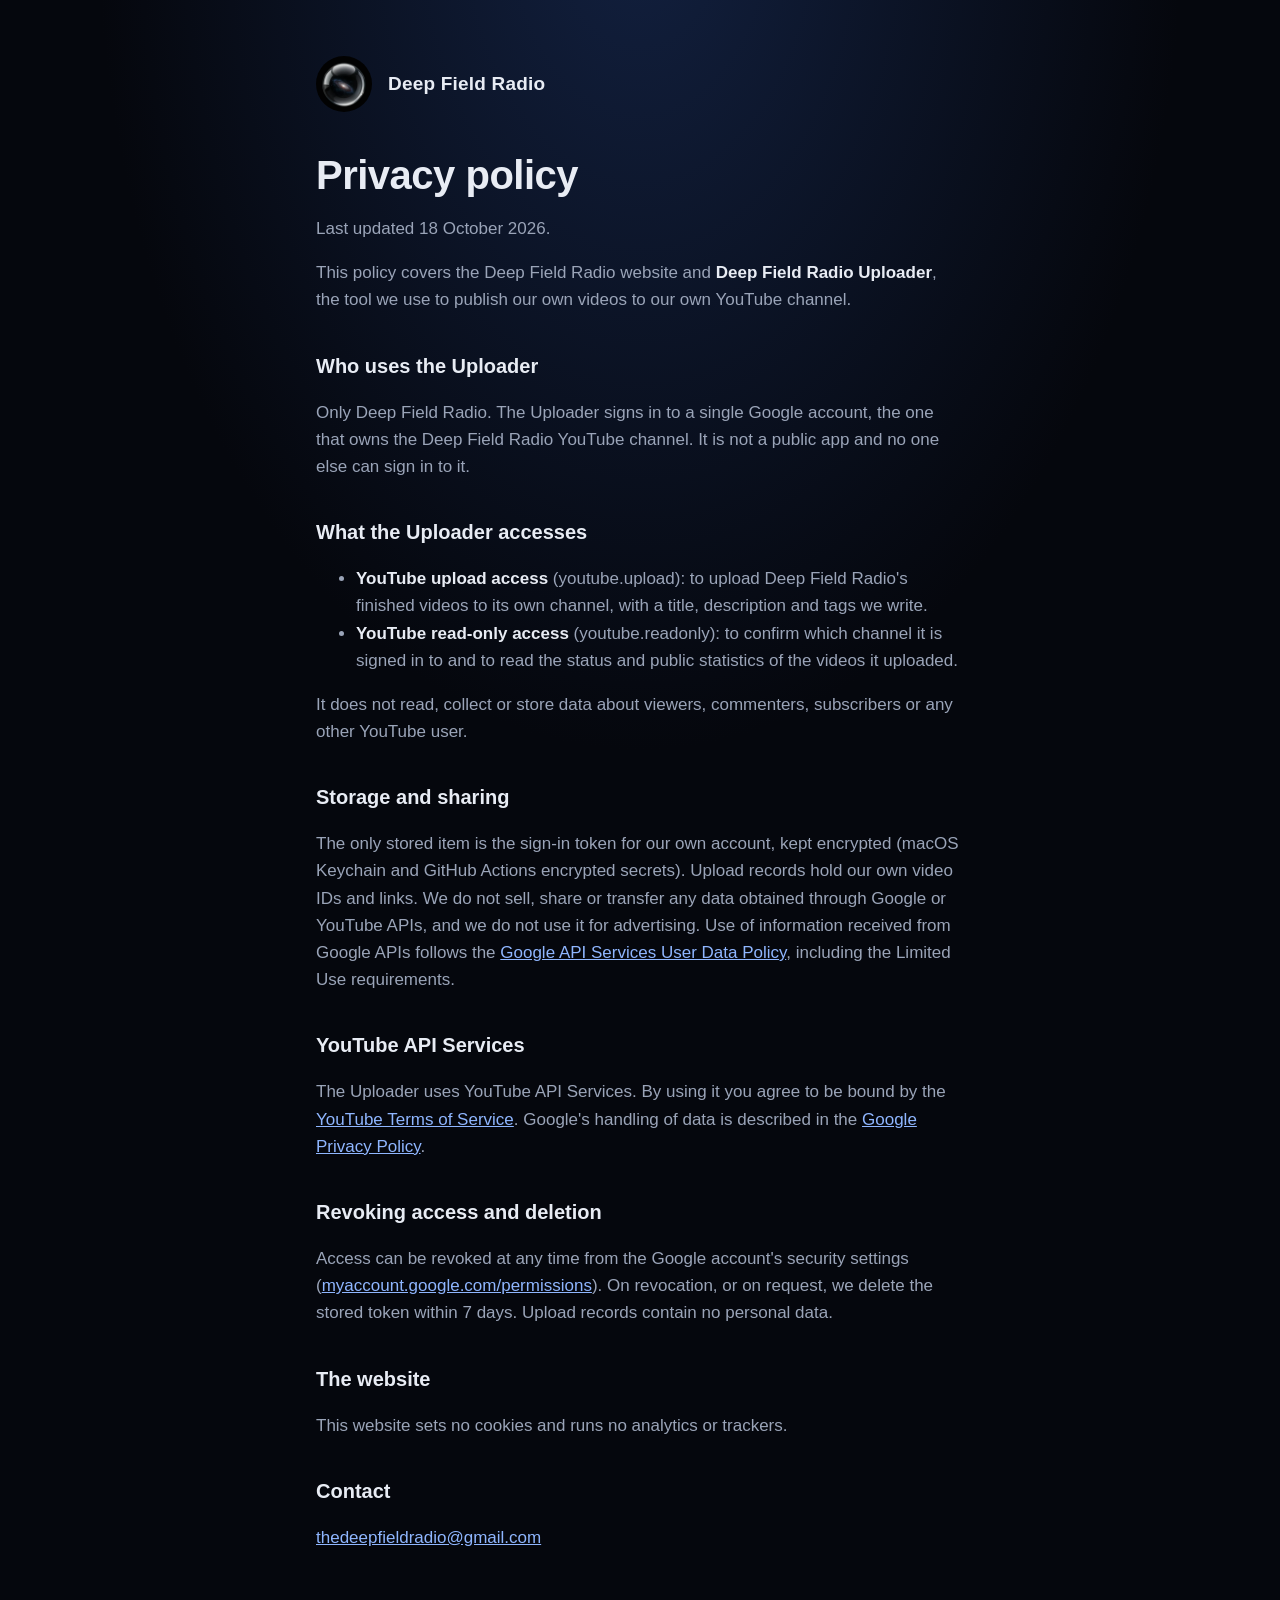
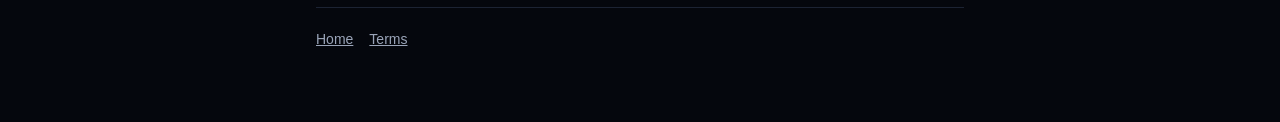
==== privacy.html @ 216252f3 "Deep Field Radio site: home, privacy policy, terms" ====
<!doctype html>
<html lang="en">
<head>
<meta charset="utf-8">
<meta name="viewport" content="width=device-width, initial-scale=1">
<title>Privacy Policy · Deep Field Radio</title>
<link rel="icon" href="logo-120.png">
<link rel="stylesheet" href="style.css">
</head>
<body>
<main>
  <header><img src="logo.png" alt=""><a href="./">Deep Field Radio</a></header>
  <h1>Privacy policy</h1>
  <p>Last updated 18 October 2026.</p>
  <p>This policy covers the Deep Field Radio website and <strong>Deep Field Radio Uploader</strong>, the tool we use to publish our own
    videos to our own YouTube channel.</p>

  <h2>Who uses the Uploader</h2>
  <p>Only Deep Field Radio. The Uploader signs in to a single Google account, the one that owns the Deep Field Radio YouTube channel.
    It is not a public app and no one else can sign in to it.</p>

  <h2>What the Uploader accesses</h2>
  <ul>
    <li><strong>YouTube upload access</strong> (youtube.upload): to upload Deep Field Radio's finished videos to its own channel,
      with a title, description and tags we write.</li>
    <li><strong>YouTube read-only access</strong> (youtube.readonly): to confirm which channel it is signed in to and to read the
      status and public statistics of the videos it uploaded.</li>
  </ul>
  <p>It does not read, collect or store data about viewers, commenters, subscribers or any other YouTube user.</p>

  <h2>Storage and sharing</h2>
  <p>The only stored item is the sign-in token for our own account, kept encrypted (macOS Keychain and GitHub Actions encrypted
    secrets). Upload records hold our own video IDs and links. We do not sell, share or transfer any data obtained through Google or
    YouTube APIs, and we do not use it for advertising. Use of information received from Google APIs follows the
    <a href="https://developers.google.com/terms/api-services-user-data-policy">Google API Services User Data Policy</a>,
    including the Limited Use requirements.</p>

  <h2>YouTube API Services</h2>
  <p>The Uploader uses YouTube API Services. By using it you agree to be bound by the
    <a href="https://www.youtube.com/t/terms">YouTube Terms of Service</a>. Google's handling of data is described in the
    <a href="https://policies.google.com/privacy">Google Privacy Policy</a>.</p>

  <h2>Revoking access and deletion</h2>
  <p>Access can be revoked at any time from the Google account's security settings
    (<a href="https://myaccount.google.com/permissions">myaccount.google.com/permissions</a>). On revocation, or on request, we delete the
    stored token within 7 days. Upload records contain no personal data.</p>

  <h2>The website</h2>
  <p>This website sets no cookies and runs no analytics or trackers.</p>

  <h2>Contact</h2>
  <p><a href="mailto:thedeepfieldradio@gmail.com">thedeepfieldradio@gmail.com</a></p>

  <footer><a href="./">Home</a><a href="terms.html">Terms</a></footer>
</main>
</body>
</html>
---- style.css ----
:root { --bg: #05070d; --ink: #e8ecf4; --dim: #9aa4b8; --line: #1c2333; --accent: #8fb6ff; }
* { box-sizing: border-box; }
body { margin: 0; background: radial-gradient(ellipse at 50% -10%, #12203f 0%, var(--bg) 60%) fixed, var(--bg); color: var(--ink);
  font: 17px/1.6 -apple-system, BlinkMacSystemFont, "Inter", "Segoe UI", Roboto, sans-serif; }
main { max-width: 680px; margin: 0 auto; padding: 56px 16px 72px; }
header { display: flex; align-items: center; gap: 16px; margin-bottom: 40px; }
header img { width: 56px; height: 56px; border-radius: 50%; }
header a { color: var(--ink); text-decoration: none; font-weight: 650; font-size: 19px; letter-spacing: .2px; }
h1 { font-size: 40px; line-height: 1.15; margin: 0 0 16px; letter-spacing: -.5px; }
h2 { font-size: 20px; margin: 36px 0 8px; }
p, li { color: var(--dim); }
strong { color: var(--ink); font-weight: 600; }
a { color: var(--accent); }
.links { display: flex; flex-wrap: wrap; gap: 12px; margin: 28px 0; }
.links a { border: 1px solid var(--line); border-radius: 999px; padding: 10px 18px; text-decoration: none; color: var(--ink); background: #0b101c; }
.links a:hover { border-color: var(--accent); }
footer { margin-top: 56px; padding-top: 20px; border-top: 1px solid var(--line); font-size: 14px; color: var(--dim); }
footer a { color: var(--dim); margin-right: 16px; }
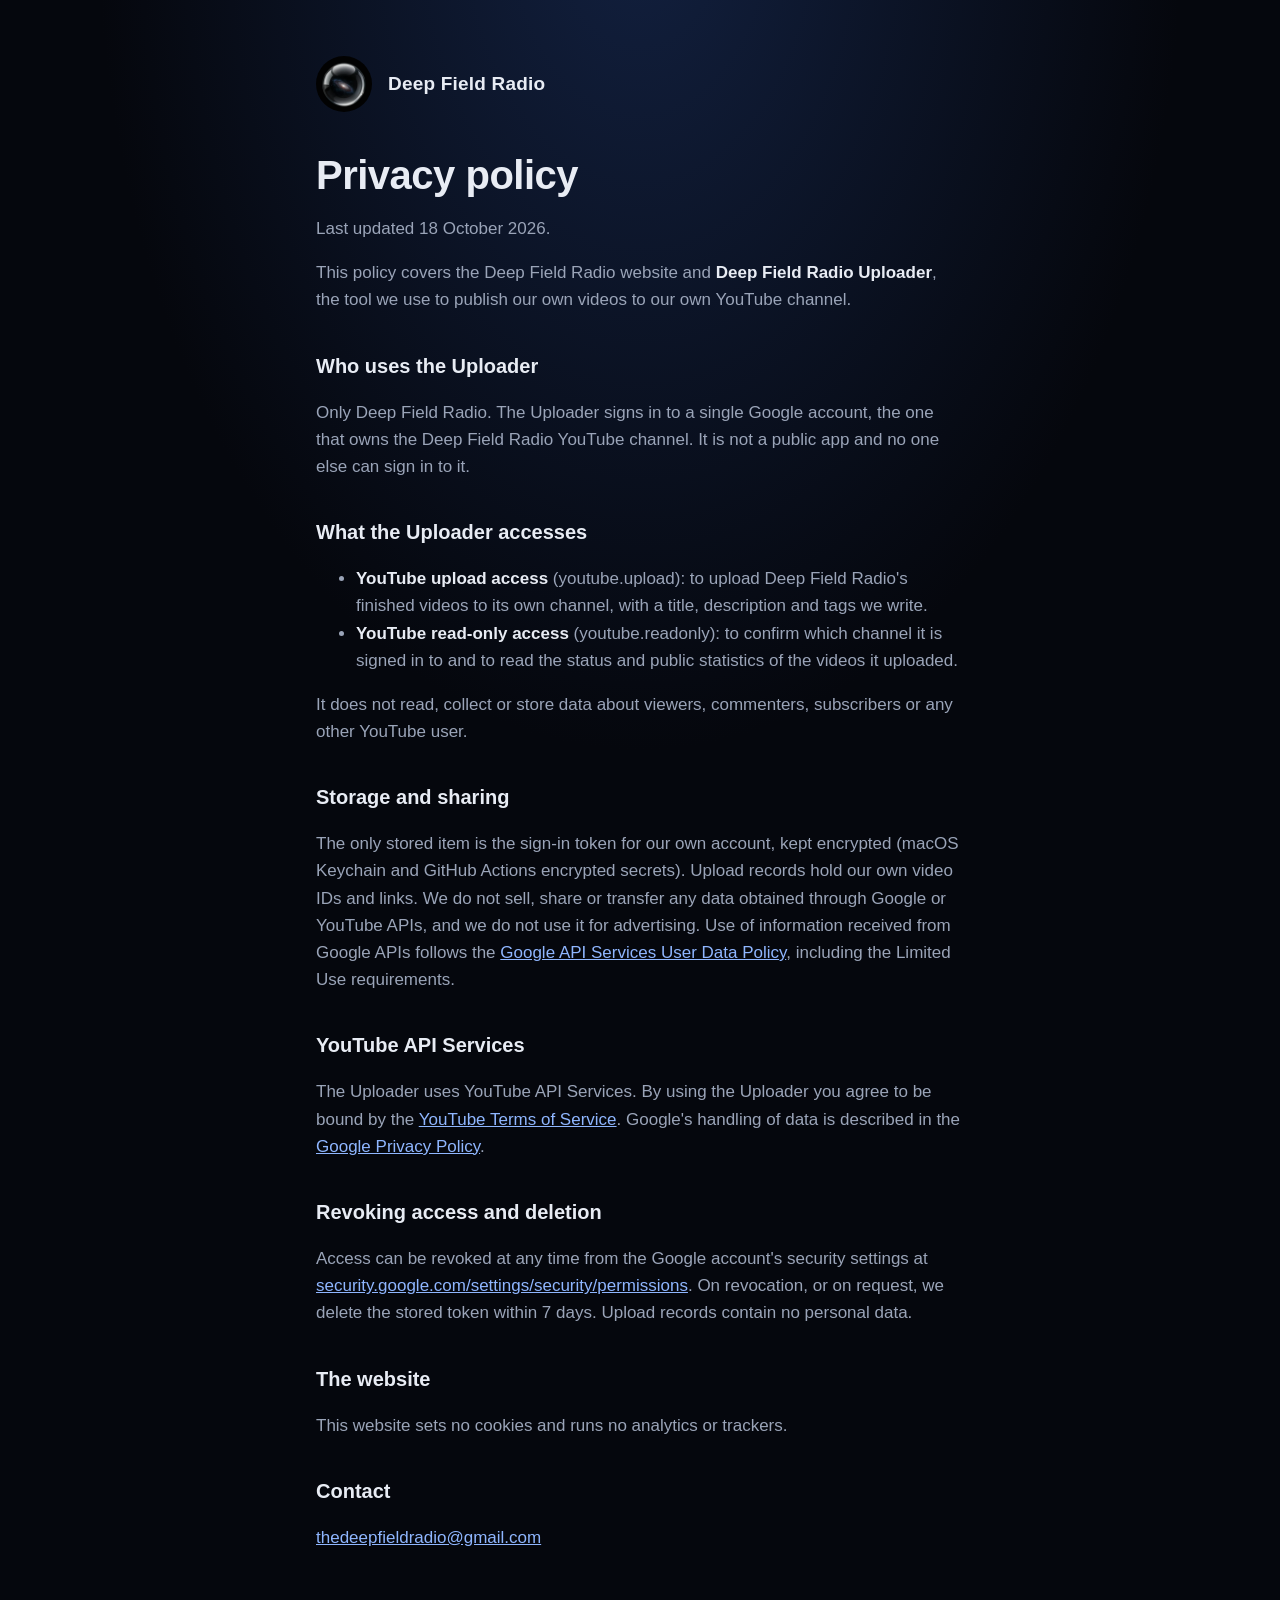
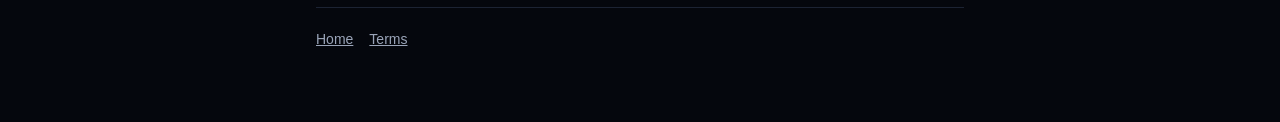
==== commit b0794069: "Privacy and terms: YouTube developer policy wording (revocation link, agreement to YouTube ToS)" ====
--- a/privacy.html
+++ b/privacy.html
@@ -36,13 +36,13 @@
     including the Limited Use requirements.</p>
 
   <h2>YouTube API Services</h2>
-  <p>The Uploader uses YouTube API Services. By using it you agree to be bound by the
+  <p>The Uploader uses YouTube API Services. By using the Uploader you agree to be bound by the
     <a href="https://www.youtube.com/t/terms">YouTube Terms of Service</a>. Google's handling of data is described in the
     <a href="https://policies.google.com/privacy">Google Privacy Policy</a>.</p>
 
   <h2>Revoking access and deletion</h2>
   <p>Access can be revoked at any time from the Google account's security settings
-    (<a href="https://myaccount.google.com/permissions">myaccount.google.com/permissions</a>). On revocation, or on request, we delete the
+    at <a href="https://security.google.com/settings/security/permissions">security.google.com/settings/security/permissions</a>. On revocation, or on request, we delete the
     stored token within 7 days. Upload records contain no personal data.</p>
 
   <h2>The website</h2>
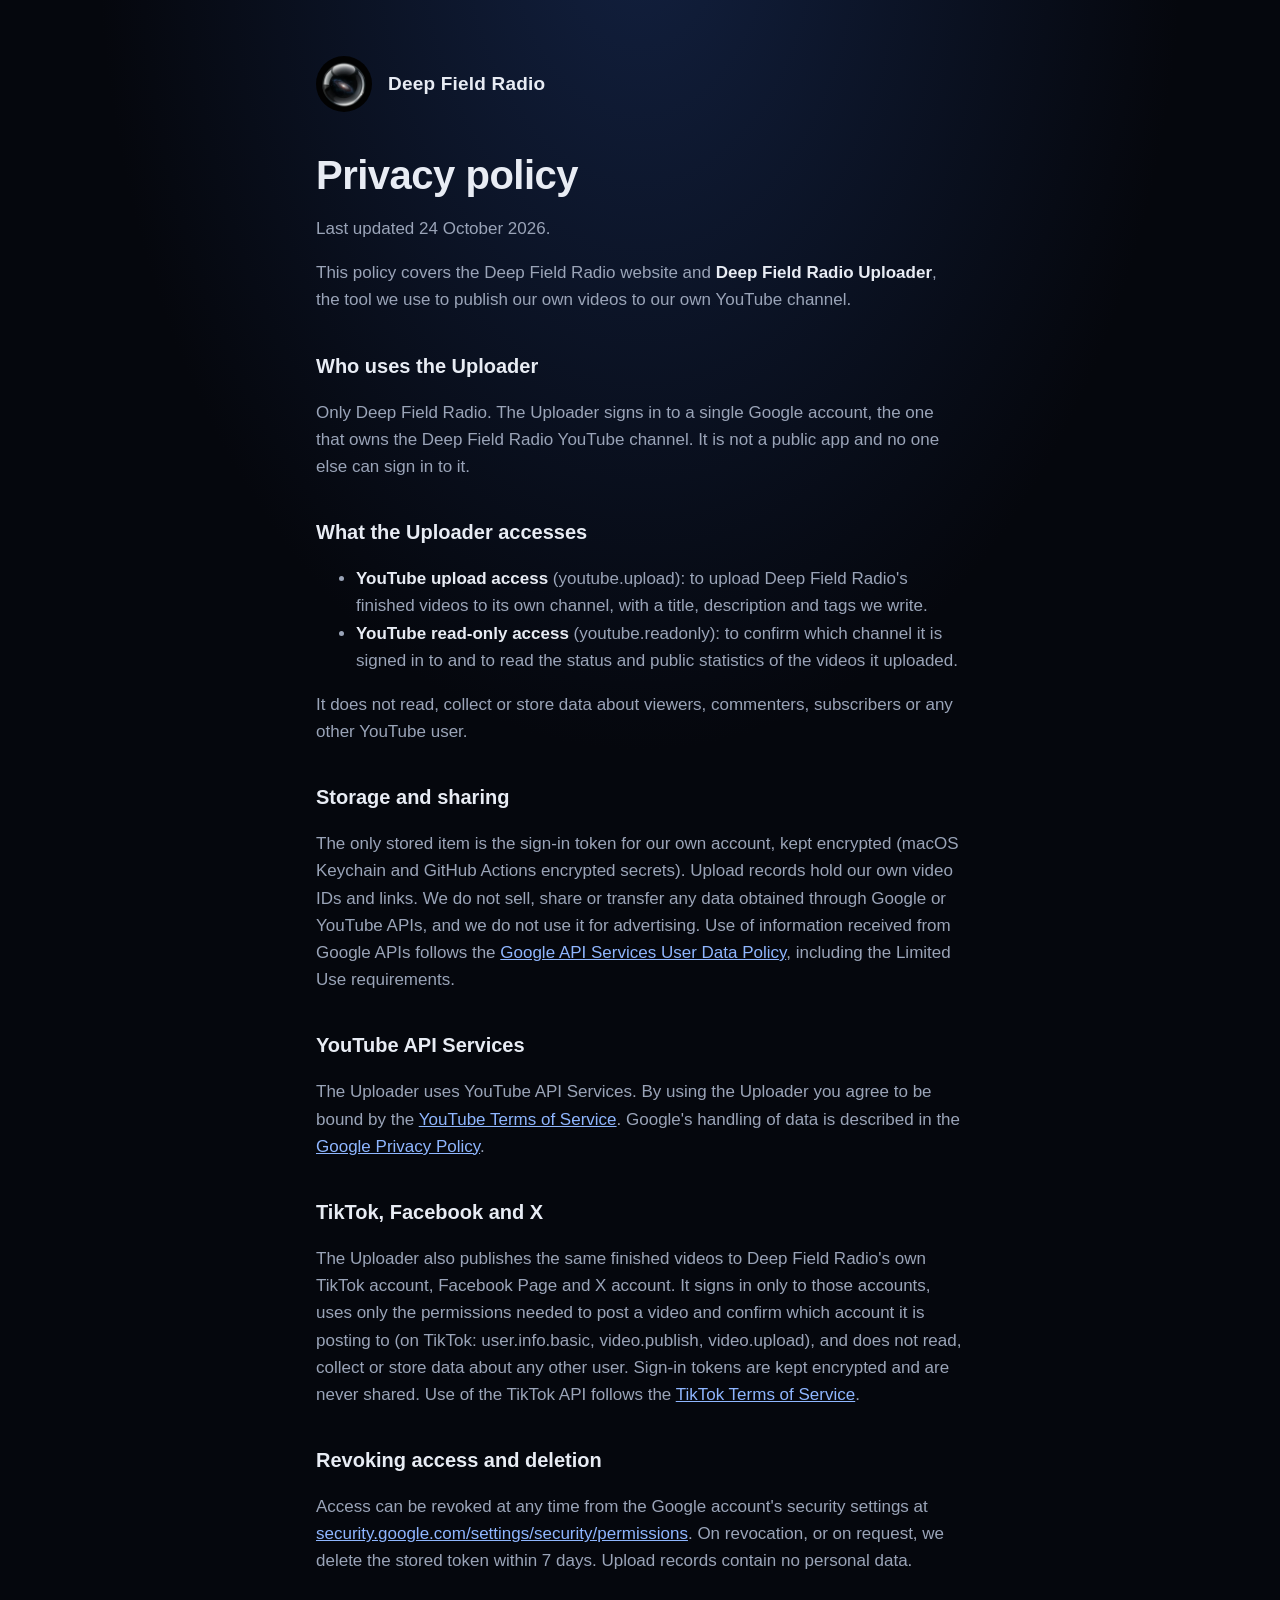
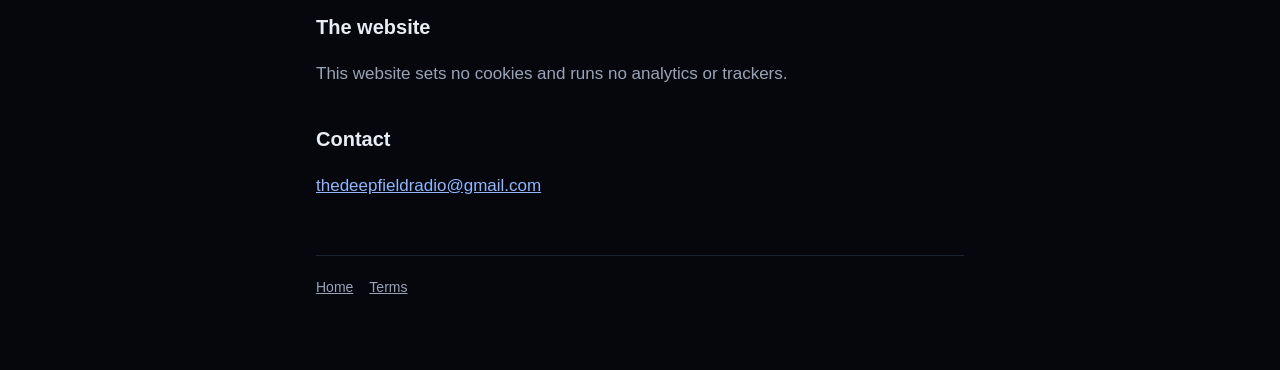
==== commit 29d484d6: "TikTok, Facebook, X: policy section" ====
--- a/privacy.html
+++ b/privacy.html
@@ -11,7 +11,7 @@
 <main>
   <header><img src="logo.png" alt=""><a href="./">Deep Field Radio</a></header>
   <h1>Privacy policy</h1>
-  <p>Last updated 18 October 2026.</p>
+  <p>Last updated 24 October 2026.</p>
   <p>This policy covers the Deep Field Radio website and <strong>Deep Field Radio Uploader</strong>, the tool we use to publish our own
     videos to our own YouTube channel.</p>
 
@@ -40,6 +40,13 @@
     <a href="https://www.youtube.com/t/terms">YouTube Terms of Service</a>. Google's handling of data is described in the
     <a href="https://policies.google.com/privacy">Google Privacy Policy</a>.</p>
 
+  <h2>TikTok, Facebook and X</h2>
+  <p>The Uploader also publishes the same finished videos to Deep Field Radio's own TikTok account, Facebook Page and X account. It signs in
+    only to those accounts, uses only the permissions needed to post a video and confirm which account it is posting to (on TikTok:
+    user.info.basic, video.publish, video.upload), and does not read, collect or store data about any other user. Sign-in tokens are kept
+    encrypted and are never shared. Use of the TikTok API follows the <a href="https://www.tiktok.com/legal/page/global/terms-of-service/en">TikTok
+    Terms of Service</a>.</p>
+
   <h2>Revoking access and deletion</h2>
   <p>Access can be revoked at any time from the Google account's security settings
     at <a href="https://security.google.com/settings/security/permissions">security.google.com/settings/security/permissions</a>. On revocation, or on request, we delete the
